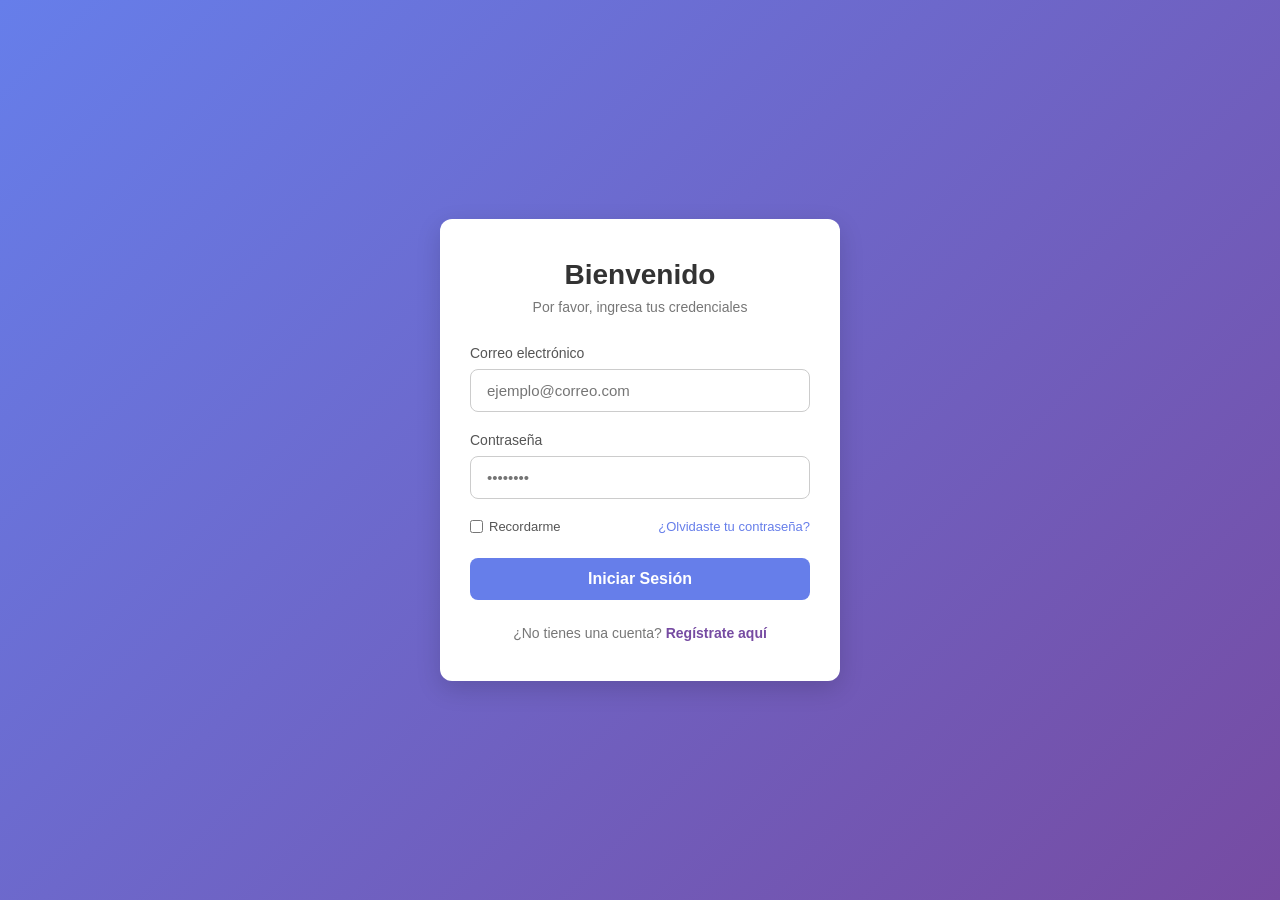
==== src/main/resources/templates/auth/auth.html @ c8e8f5b0 "init project, init login" ====
<!DOCTYPE html>
<html lang="es">
<head>
    <meta charset="UTF-8">
    <meta name="viewport" content="width=device-width, initial-scale=1.0">
    <title>Iniciar Sesión</title>
    <style>
        /* Reset de estilos básicos y tipografía */
        * {
            box-sizing: border-box;
            margin: 0;
            padding: 0;
            font-family: 'Segoe UI', Tahoma, Geneva, Verdana, sans-serif;
        }

        /* Fondo centrado y responsivo */
        body {
            background: linear-gradient(135deg, #667eea 0%, #764ba2 100%);
            display: flex;
            justify-content: center;
            align-items: center;
            height: 100vh;
            padding: 20px;
        }

        /* Contenedor del Login */
        .login-container {
            background-color: #ffffff;
            border-radius: 12px;
            box-shadow: 0 8px 24px rgba(0, 0, 0, 0.15);
            width: 100%;
            max-width: 400px;
            padding: 40px 30px;
        }

        /* Título */
        .login-header {
            text-align: center;
            margin-bottom: 30px;
        }

        .login-header h2 {
            color: #333333;
            font-size: 28px;
            font-weight: 600;
            margin-bottom: 8px;
        }

        .login-header p {
            color: #777777;
            font-size: 14px;
        }

        /* Grupos de formularios */
        .input-group {
            margin-bottom: 20px;
        }

        .input-group label {
            display: block;
            margin-bottom: 8px;
            color: #555555;
            font-size: 14px;
            font-weight: 500;
        }

        .input-group input {
            width: 100%;
            padding: 12px 16px;
            border: 1px solid #cccccc;
            border-radius: 8px;
            font-size: 15px;
            transition: all 0.3s ease;
            outline: none;
        }

        /* Efecto Focus en Inputs */
        .input-group input:focus {
            border-color: #667eea;
            box-shadow: 0 0 0 3px rgba(102, 126, 234, 0.1);
        }

        /* Opciones extras (Recordarme / Olvidé contraseña) */
        .login-options {
            display: flex;
            justify-content: space-between;
            align-items: center;
            margin-bottom: 24px;
            font-size: 13px;
        }

        .login-options label {
            color: #555555;
            display: flex;
            align-items: center;
            gap: 6px;
            cursor: pointer;
        }

        .login-options a {
            color: #667eea;
            text-decoration: none;
            font-weight: 500;
        }

        .login-options a:hover {
            text-decoration: underline;
        }

        /* Botón de ingreso */
        .login-btn {
            width: 100%;
            padding: 12px;
            background-color: #667eea;
            border: none;
            border-radius: 8px;
            color: white;
            font-size: 16px;
            font-weight: 600;
            cursor: pointer;
            transition: background-color 0.3s ease;
        }

        .login-btn:hover {
            background-color: #556cd6;
        }

        /* Enlace de registro */
        .register-link {
            text-align: center;
            margin-top: 25px;
            font-size: 14px;
            color: #777777;
        }

        .register-link a {
            color: #764ba2;
            text-decoration: none;
            font-weight: 600;
        }

        .register-link a:hover {
            text-decoration: underline;
        }
    </style>
</head>
<body>

    <div class="login-container">
        <div class="login-header">
            <h2>Bienvenido</h2>
            <p>Por favor, ingresa tus credenciales</p>
        </div>

        <form action="#" method="POST">
            <div class="input-group">
                <label for="email">Correo electrónico</label>
                <input type="email" id="email" name="email" placeholder="ejemplo@correo.com" required>
            </div>

            <div class="input-group">
                <label for="password">Contraseña</label>
                <input type="password" id="password" name="password" placeholder="••••••••" required>
            </div>

            <div class="login-options">
                <label>
                    <input type="checkbox" name="remember"> Recordarme
                </label>
                <a href="#">¿Olvidaste tu contraseña?</a>
            </div>

            <button type="submit" class="login-btn">Iniciar Sesión</button>
        </form>

        <div class="register-link">
            ¿No tienes una cuenta? <a href="#">Regístrate aquí</a>
        </div>
    </div>

</body>
</html>
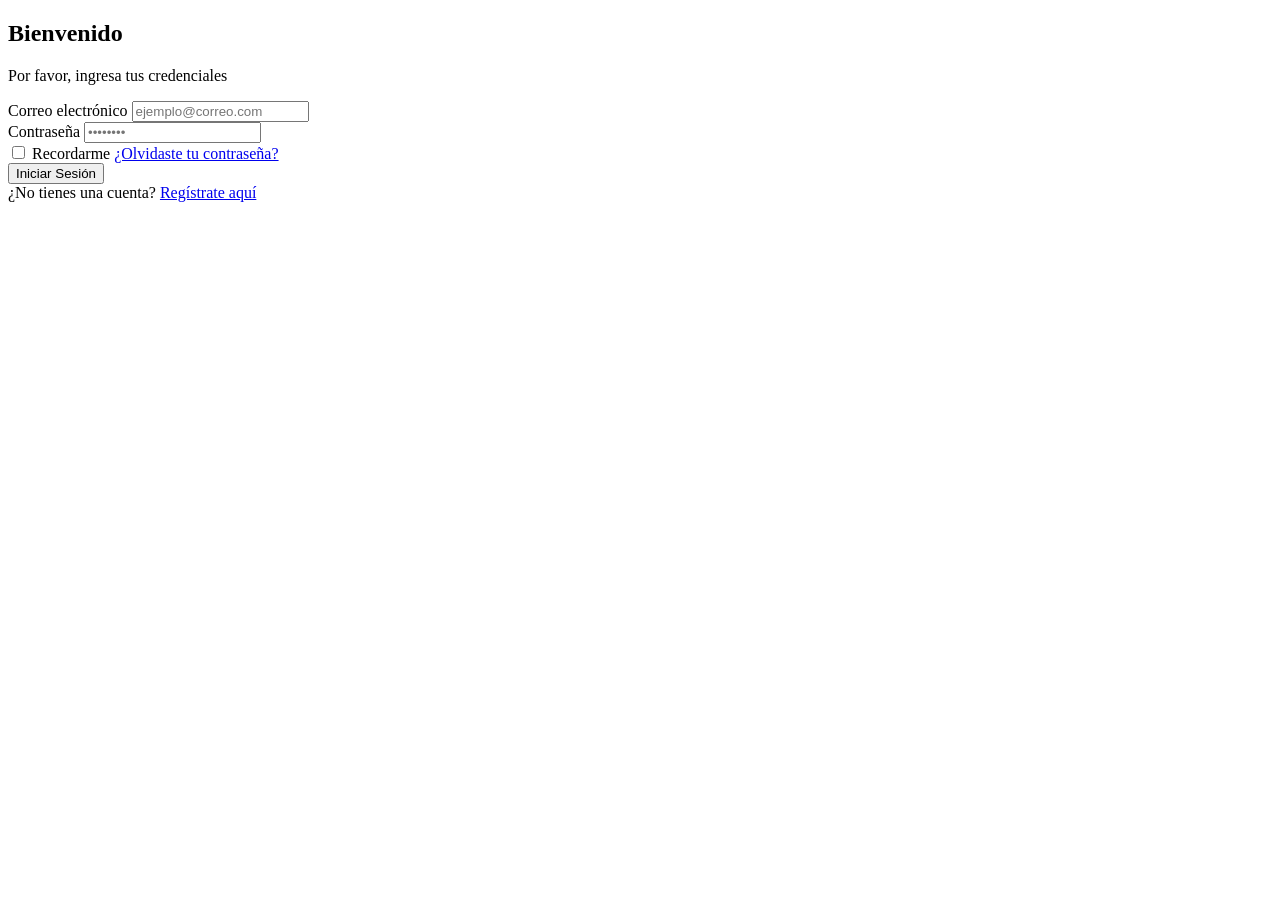
==== commit 15a74986: "last changes" ====
--- a/src/main/resources/templates/auth/auth.html
+++ b/src/main/resources/templates/auth/auth.html
@@ -1,149 +1,14 @@
 <!DOCTYPE html>
 <html lang="es">
+
 <head>
     <meta charset="UTF-8">
     <meta name="viewport" content="width=device-width, initial-scale=1.0">
+    <link rel="stylesheet" th:href="@{/css/index.css}" />
+    <link rel="stylesheet" th:href="@{/css/auth/login.css}" />
     <title>Iniciar Sesión</title>
-    <style>
-        /* Reset de estilos básicos y tipografía */
-        * {
-            box-sizing: border-box;
-            margin: 0;
-            padding: 0;
-            font-family: 'Segoe UI', Tahoma, Geneva, Verdana, sans-serif;
-        }
+</head>
 
-        /* Fondo centrado y responsivo */
-        body {
-            background: linear-gradient(135deg, #667eea 0%, #764ba2 100%);
-            display: flex;
-            justify-content: center;
-            align-items: center;
-            height: 100vh;
-            padding: 20px;
-        }
-
-        /* Contenedor del Login */
-        .login-container {
-            background-color: #ffffff;
-            border-radius: 12px;
-            box-shadow: 0 8px 24px rgba(0, 0, 0, 0.15);
-            width: 100%;
-            max-width: 400px;
-            padding: 40px 30px;
-        }
-
-        /* Título */
-        .login-header {
-            text-align: center;
-            margin-bottom: 30px;
-        }
-
-        .login-header h2 {
-            color: #333333;
-            font-size: 28px;
-            font-weight: 600;
-            margin-bottom: 8px;
-        }
-
-        .login-header p {
-            color: #777777;
-            font-size: 14px;
-        }
-
-        /* Grupos de formularios */
-        .input-group {
-            margin-bottom: 20px;
-        }
-
-        .input-group label {
-            display: block;
-            margin-bottom: 8px;
-            color: #555555;
-            font-size: 14px;
-            font-weight: 500;
-        }
-
-        .input-group input {
-            width: 100%;
-            padding: 12px 16px;
-            border: 1px solid #cccccc;
-            border-radius: 8px;
-            font-size: 15px;
-            transition: all 0.3s ease;
-            outline: none;
-        }
-
-        /* Efecto Focus en Inputs */
-        .input-group input:focus {
-            border-color: #667eea;
-            box-shadow: 0 0 0 3px rgba(102, 126, 234, 0.1);
-        }
-
-        /* Opciones extras (Recordarme / Olvidé contraseña) */
-        .login-options {
-            display: flex;
-            justify-content: space-between;
-            align-items: center;
-            margin-bottom: 24px;
-            font-size: 13px;
-        }
-
-        .login-options label {
-            color: #555555;
-            display: flex;
-            align-items: center;
-            gap: 6px;
-            cursor: pointer;
-        }
-
-        .login-options a {
-            color: #667eea;
-            text-decoration: none;
-            font-weight: 500;
-        }
-
-        .login-options a:hover {
-            text-decoration: underline;
-        }
-
-        /* Botón de ingreso */
-        .login-btn {
-            width: 100%;
-            padding: 12px;
-            background-color: #667eea;
-            border: none;
-            border-radius: 8px;
-            color: white;
-            font-size: 16px;
-            font-weight: 600;
-            cursor: pointer;
-            transition: background-color 0.3s ease;
-        }
-
-        .login-btn:hover {
-            background-color: #556cd6;
-        }
-
-        /* Enlace de registro */
-        .register-link {
-            text-align: center;
-            margin-top: 25px;
-            font-size: 14px;
-            color: #777777;
-        }
-
-        .register-link a {
-            color: #764ba2;
-            text-decoration: none;
-            font-weight: 600;
-        }
-
-        .register-link a:hover {
-            text-decoration: underline;
-        }
-    </style>
-</head>
 <body>
 
     <div class="login-container">
@@ -152,7 +17,7 @@
             <p>Por favor, ingresa tus credenciales</p>
         </div>
 
-        <form action="#" method="POST">
+        <form >
             <div class="input-group">
                 <label for="email">Correo electrónico</label>
                 <input type="email" id="email" name="email" placeholder="ejemplo@correo.com" required>
@@ -174,9 +39,11 @@
         </form>
 
         <div class="register-link">
-            ¿No tienes una cuenta? <a href="#">Regístrate aquí</a>
+            ¿No tienes una cuenta? <a href="/auth/reg">Regístrate aquí</a>
         </div>
     </div>
 
+    <script th:src="@{/js/auth.js}" defer></script>
 </body>
+
 </html>
